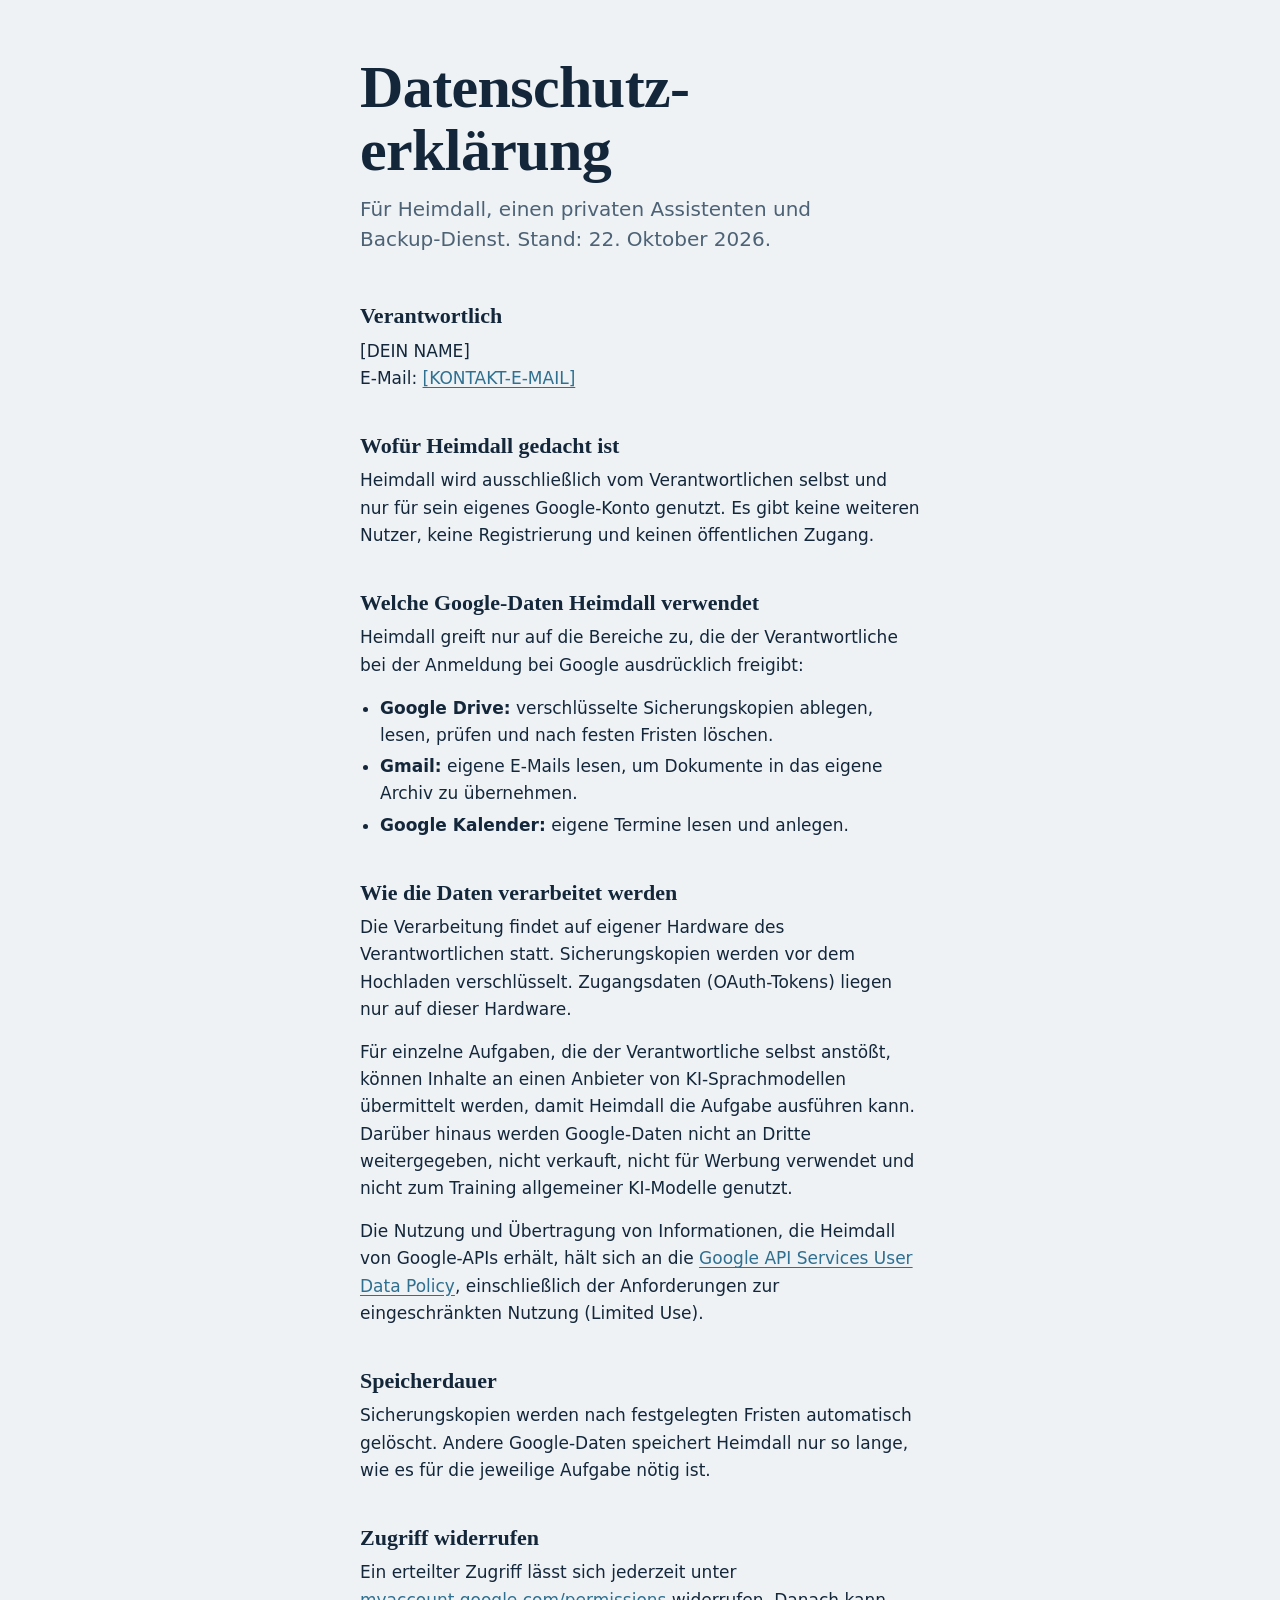
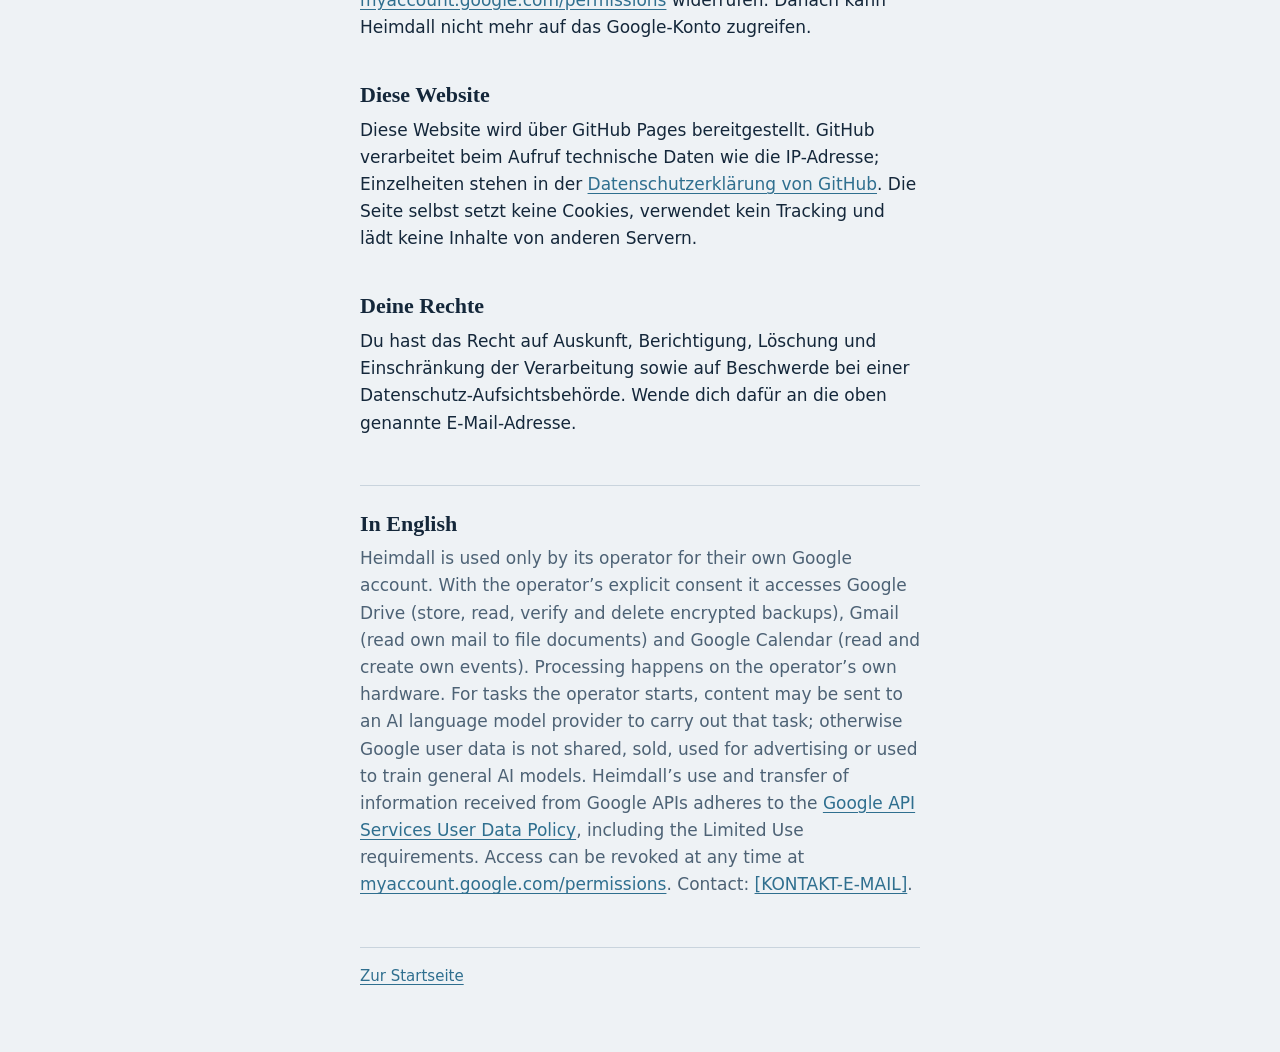
==== datenschutz.html @ 77eff8c2 "Add files via upload" ====
<!doctype html>
<html lang="de">
<head>
<meta charset="utf-8">
<meta name="viewport" content="width=device-width, initial-scale=1">
<title>Datenschutzerklärung – Heimdall</title>
<link rel="stylesheet" href="style.css">
</head>
<body>
<main>
<h1>Datenschutz­erklärung</h1>
<p class="lead">Für Heimdall, einen privaten Assistenten und Backup-Dienst. Stand: 22. Oktober 2026.</p>

<h2>Verantwortlich</h2>
<p>[DEIN NAME]<br>E-Mail: <a href="mailto:[KONTAKT-E-MAIL]">[KONTAKT-E-MAIL]</a></p>

<h2>Wofür Heimdall gedacht ist</h2>
<p>Heimdall wird ausschließlich vom Verantwortlichen selbst und nur für sein eigenes Google-Konto genutzt. Es gibt keine weiteren Nutzer, keine Registrierung und keinen öffentlichen Zugang.</p>

<h2>Welche Google-Daten Heimdall verwendet</h2>
<p>Heimdall greift nur auf die Bereiche zu, die der Verantwortliche bei der Anmeldung bei Google ausdrücklich freigibt:</p>
<ul>
<li><strong>Google Drive:</strong> verschlüsselte Sicherungskopien ablegen, lesen, prüfen und nach festen Fristen löschen.</li>
<li><strong>Gmail:</strong> eigene E-Mails lesen, um Dokumente in das eigene Archiv zu übernehmen.</li>
<li><strong>Google Kalender:</strong> eigene Termine lesen und anlegen.</li>
</ul>

<h2>Wie die Daten verarbeitet werden</h2>
<p>Die Verarbeitung findet auf eigener Hardware des Verantwortlichen statt. Sicherungskopien werden vor dem Hochladen verschlüsselt. Zugangsdaten (OAuth-Tokens) liegen nur auf dieser Hardware.</p>
<p>Für einzelne Aufgaben, die der Verantwortliche selbst anstößt, können Inhalte an einen Anbieter von KI-Sprachmodellen übermittelt werden, damit Heimdall die Aufgabe ausführen kann. Darüber hinaus werden Google-Daten nicht an Dritte weitergegeben, nicht verkauft, nicht für Werbung verwendet und nicht zum Training allgemeiner KI-Modelle genutzt.</p>
<p>Die Nutzung und Übertragung von Informationen, die Heimdall von Google-APIs erhält, hält sich an die <a href="https://developers.google.com/terms/api-services-user-data-policy">Google API Services User Data Policy</a>, einschließlich der Anforderungen zur eingeschränkten Nutzung (Limited Use).</p>

<h2>Speicherdauer</h2>
<p>Sicherungskopien werden nach festgelegten Fristen automatisch gelöscht. Andere Google-Daten speichert Heimdall nur so lange, wie es für die jeweilige Aufgabe nötig ist.</p>

<h2>Zugriff widerrufen</h2>
<p>Ein erteilter Zugriff lässt sich jederzeit unter <a href="https://myaccount.google.com/permissions">myaccount.google.com/permissions</a> widerrufen. Danach kann Heimdall nicht mehr auf das Google-Konto zugreifen.</p>

<h2>Diese Website</h2>
<p>Diese Website wird über GitHub Pages bereitgestellt. GitHub verarbeitet beim Aufruf technische Daten wie die IP-Adresse; Einzelheiten stehen in der <a href="https://docs.github.com/de/site-policy/privacy-policies/github-general-privacy-statement">Datenschutzerklärung von GitHub</a>. Die Seite selbst setzt keine Cookies, verwendet kein Tracking und lädt keine Inhalte von anderen Servern.</p>

<h2>Deine Rechte</h2>
<p>Du hast das Recht auf Auskunft, Berichtigung, Löschung und Einschränkung der Verarbeitung sowie auf Beschwerde bei einer Datenschutz-Aufsichtsbehörde. Wende dich dafür an die oben genannte E-Mail-Adresse.</p>

<section class="en" lang="en" id="en">
<h2>In English</h2>
<p>Heimdall is used only by its operator for their own Google account. With the operator’s explicit consent it accesses Google Drive (store, read, verify and delete encrypted backups), Gmail (read own mail to file documents) and Google Calendar (read and create own events). Processing happens on the operator’s own hardware. For tasks the operator starts, content may be sent to an AI language model provider to carry out that task; otherwise Google user data is not shared, sold, used for advertising or used to train general AI models. Heimdall’s use and transfer of information received from Google APIs adheres to the <a href="https://developers.google.com/terms/api-services-user-data-policy">Google API Services User Data Policy</a>, including the Limited Use requirements. Access can be revoked at any time at <a href="https://myaccount.google.com/permissions">myaccount.google.com/permissions</a>. Contact: <a href="mailto:[KONTAKT-E-MAIL]">[KONTAKT-E-MAIL]</a>.</p>
</section>

<footer><a href="index.html">Zur Startseite</a></footer>
</main>
</body>
</html>
---- style.css ----
:root{--bg:#EEF2F5;--ink:#14273A;--muted:#4D6275;--accent:#2F6F8F;--rule:#C9D4DD;--b1:#9C6B6B;--b2:#A8875A;--b3:#7D9466;--b4:#5E8AA0;--b5:#7A6E9C;color-scheme:light}
@media (prefers-color-scheme:dark){:root{--bg:#0F1C28;--ink:#E3EAF0;--muted:#9AAFC0;--accent:#7FB8D4;--rule:#2A3D4F;--b1:#C48E8E;--b2:#CDAE7E;--b3:#A3BB8A;--b4:#86B2C8;--b5:#A498C4;color-scheme:dark}}
*{box-sizing:border-box}
html{background:var(--bg)}
body{margin:0;background:var(--bg);color:var(--ink);font:1.0625rem/1.6 system-ui,-apple-system,"Segoe UI",Roboto,sans-serif}
main{max-width:38rem;margin:0 auto;padding:3.5rem 1.5rem 4rem}
.bridge{display:block;width:100%;max-width:22rem;height:auto;margin:0 0 1.5rem}
.bridge path{fill:none;stroke-width:3;stroke-linecap:round;stroke-dasharray:420;stroke-dashoffset:420;animation:draw 1.6s ease-out forwards}
.bridge path:nth-child(2){animation-delay:.08s}.bridge path:nth-child(3){animation-delay:.16s}.bridge path:nth-child(4){animation-delay:.24s}.bridge path:nth-child(5){animation-delay:.32s}
@keyframes draw{to{stroke-dashoffset:0}}
@media (prefers-reduced-motion:reduce){.bridge path{animation:none;stroke-dashoffset:0}}
h1{font-family:"Iowan Old Style","Palatino Linotype",Palatino,"Book Antiqua",Georgia,serif;font-weight:600;font-size:clamp(2.6rem,9vw,3.75rem);line-height:1.05;letter-spacing:-.01em;margin:0 0 .75rem}
.lead{font-size:1.25rem;line-height:1.5;color:var(--muted);margin:0 0 3rem;max-width:32rem}
h2{font-family:"Iowan Old Style","Palatino Linotype",Palatino,Georgia,serif;font-weight:600;font-size:1.375rem;line-height:1.25;margin:2.5rem 0 .5rem}
p,ul{margin:0 0 1rem}ul{padding-left:1.25rem}li{margin:.25rem 0}
a{color:var(--accent);text-underline-offset:.18em}
a:focus-visible{outline:2px solid var(--accent);outline-offset:3px;border-radius:2px}
.en{margin-top:3rem;padding-top:1.5rem;border-top:1px solid var(--rule);color:var(--muted)}
.en h2{margin-top:0;color:var(--ink)}
footer{margin-top:3rem;padding-top:1rem;border-top:1px solid var(--rule);font-size:.9375rem;color:var(--muted);display:flex;flex-wrap:wrap;gap:.5rem 1.5rem}
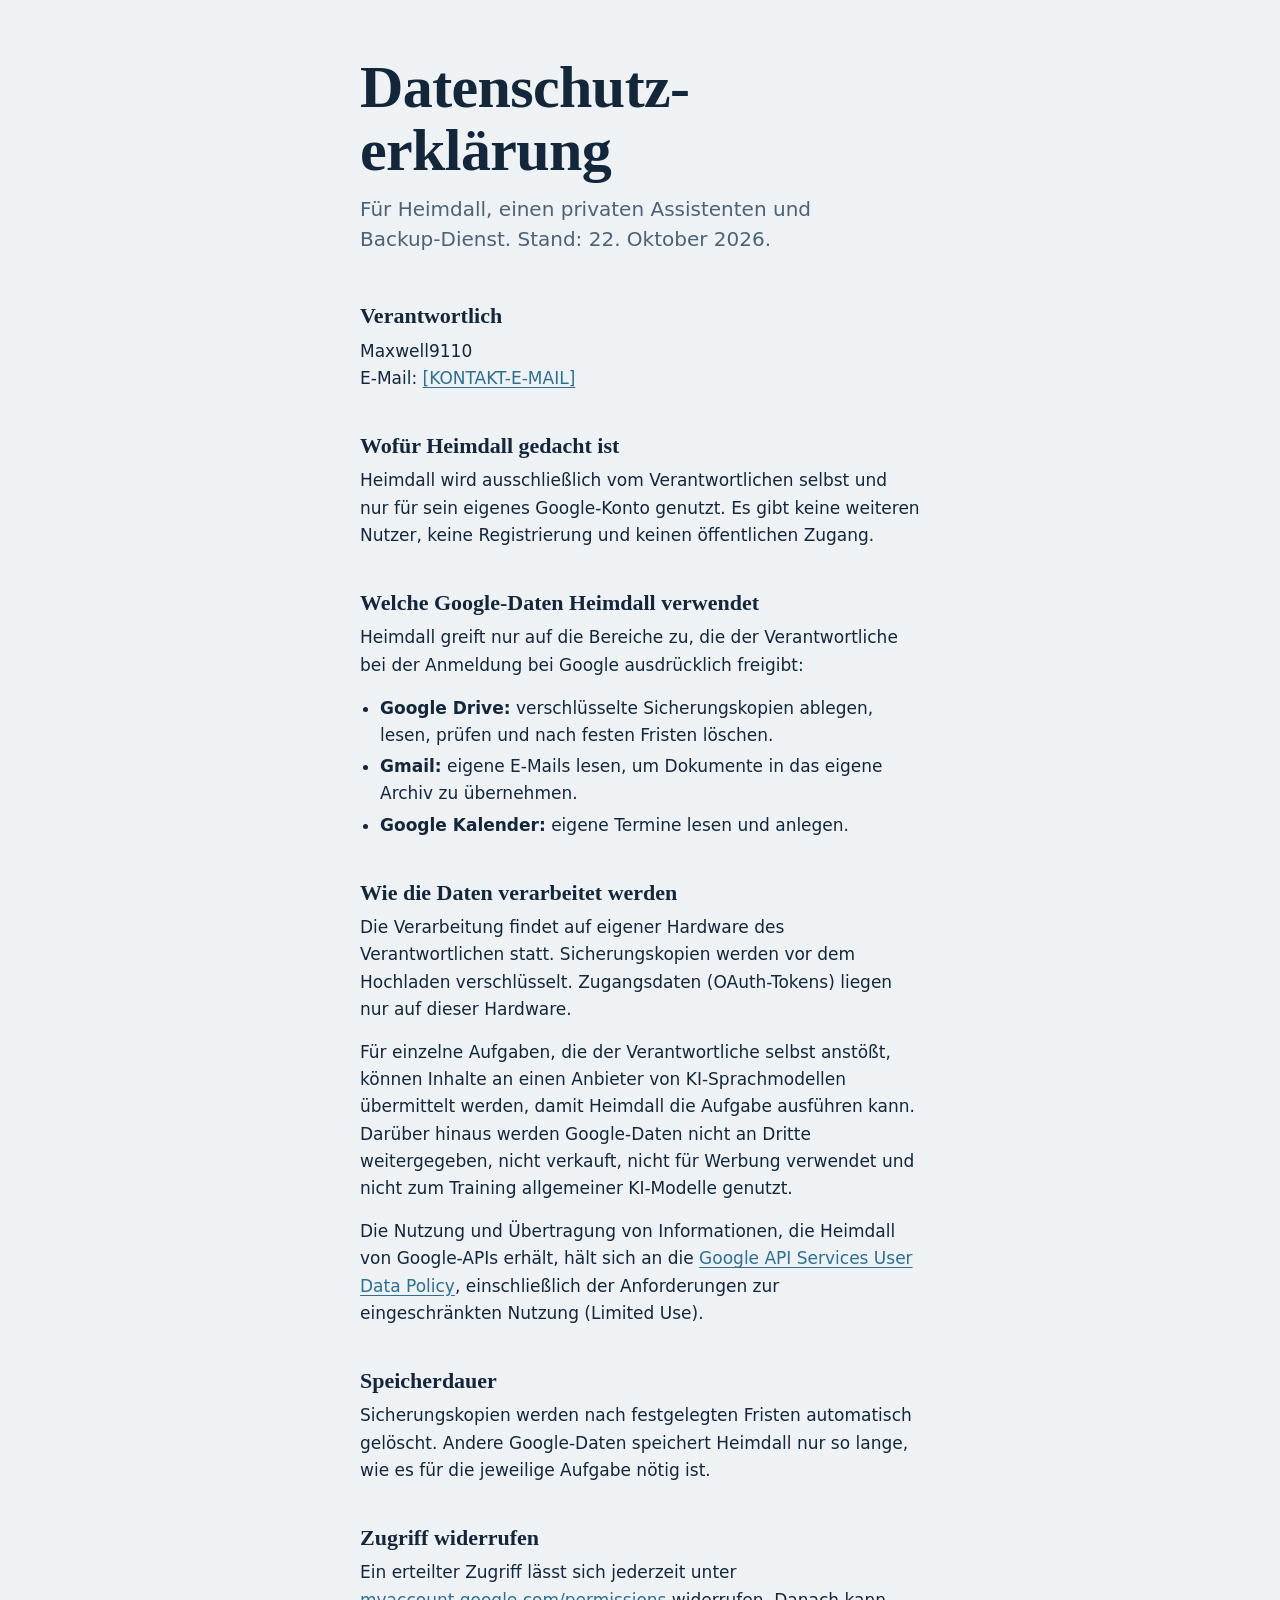
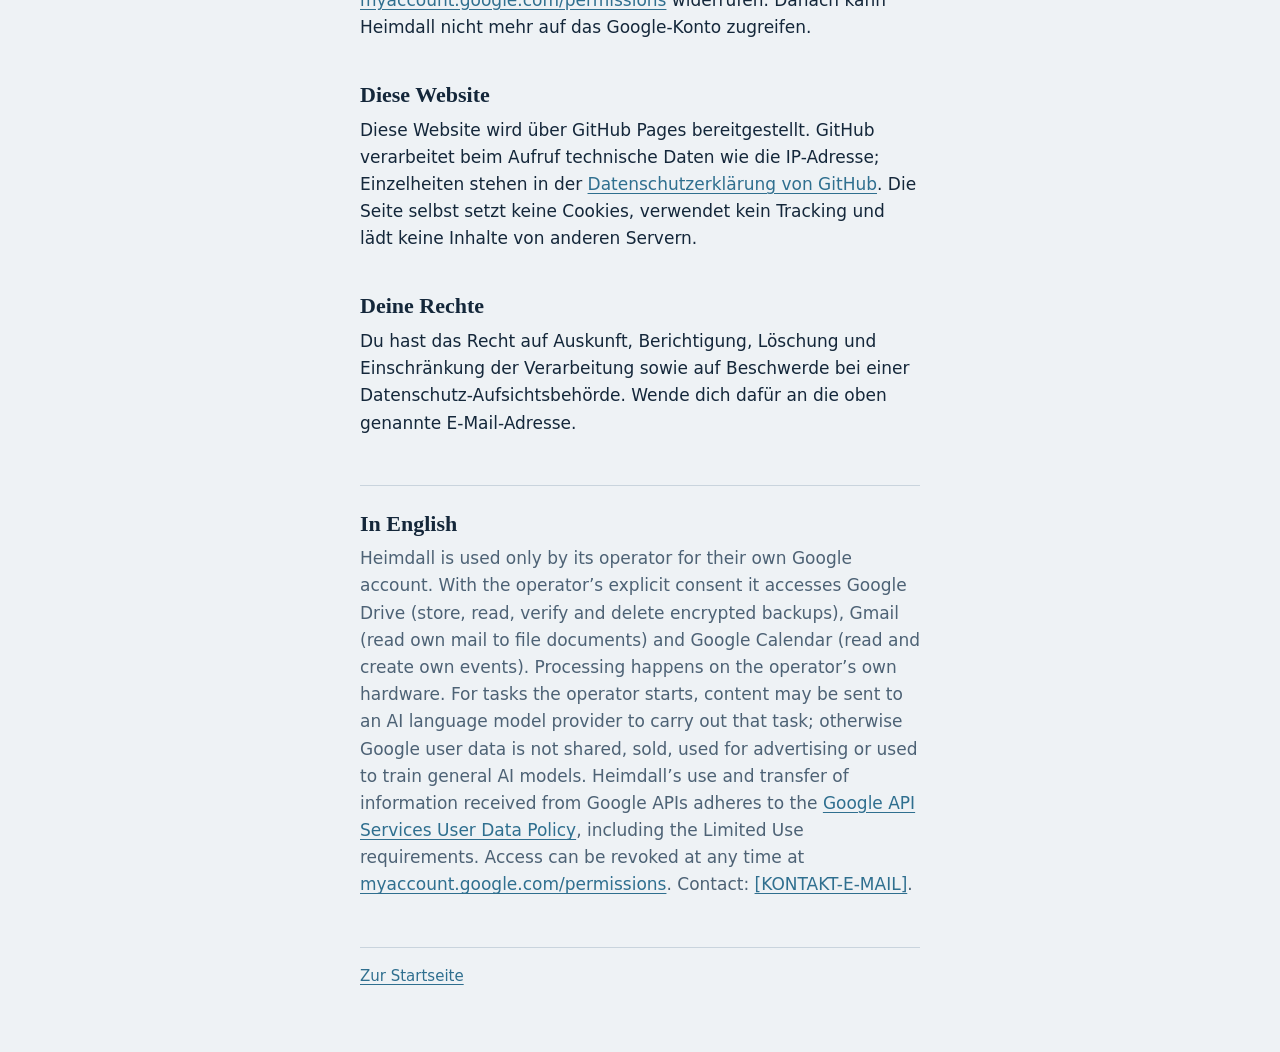
==== commit 85ed0316: "Update datenschutz.html" ====
--- a/datenschutz.html
+++ b/datenschutz.html
@@ -12,7 +12,7 @@
 <p class="lead">Für Heimdall, einen privaten Assistenten und Backup-Dienst. Stand: 22. Oktober 2026.</p>
 
 <h2>Verantwortlich</h2>
-<p>[DEIN NAME]<br>E-Mail: <a href="mailto:[KONTAKT-E-MAIL]">[KONTAKT-E-MAIL]</a></p>
+<p>Maxwell9110<br>E-Mail: <a href="mailto:maxwelltvtv@gmail.com">[KONTAKT-E-MAIL]</a></p>
 
 <h2>Wofür Heimdall gedacht ist</h2>
 <p>Heimdall wird ausschließlich vom Verantwortlichen selbst und nur für sein eigenes Google-Konto genutzt. Es gibt keine weiteren Nutzer, keine Registrierung und keinen öffentlichen Zugang.</p>
